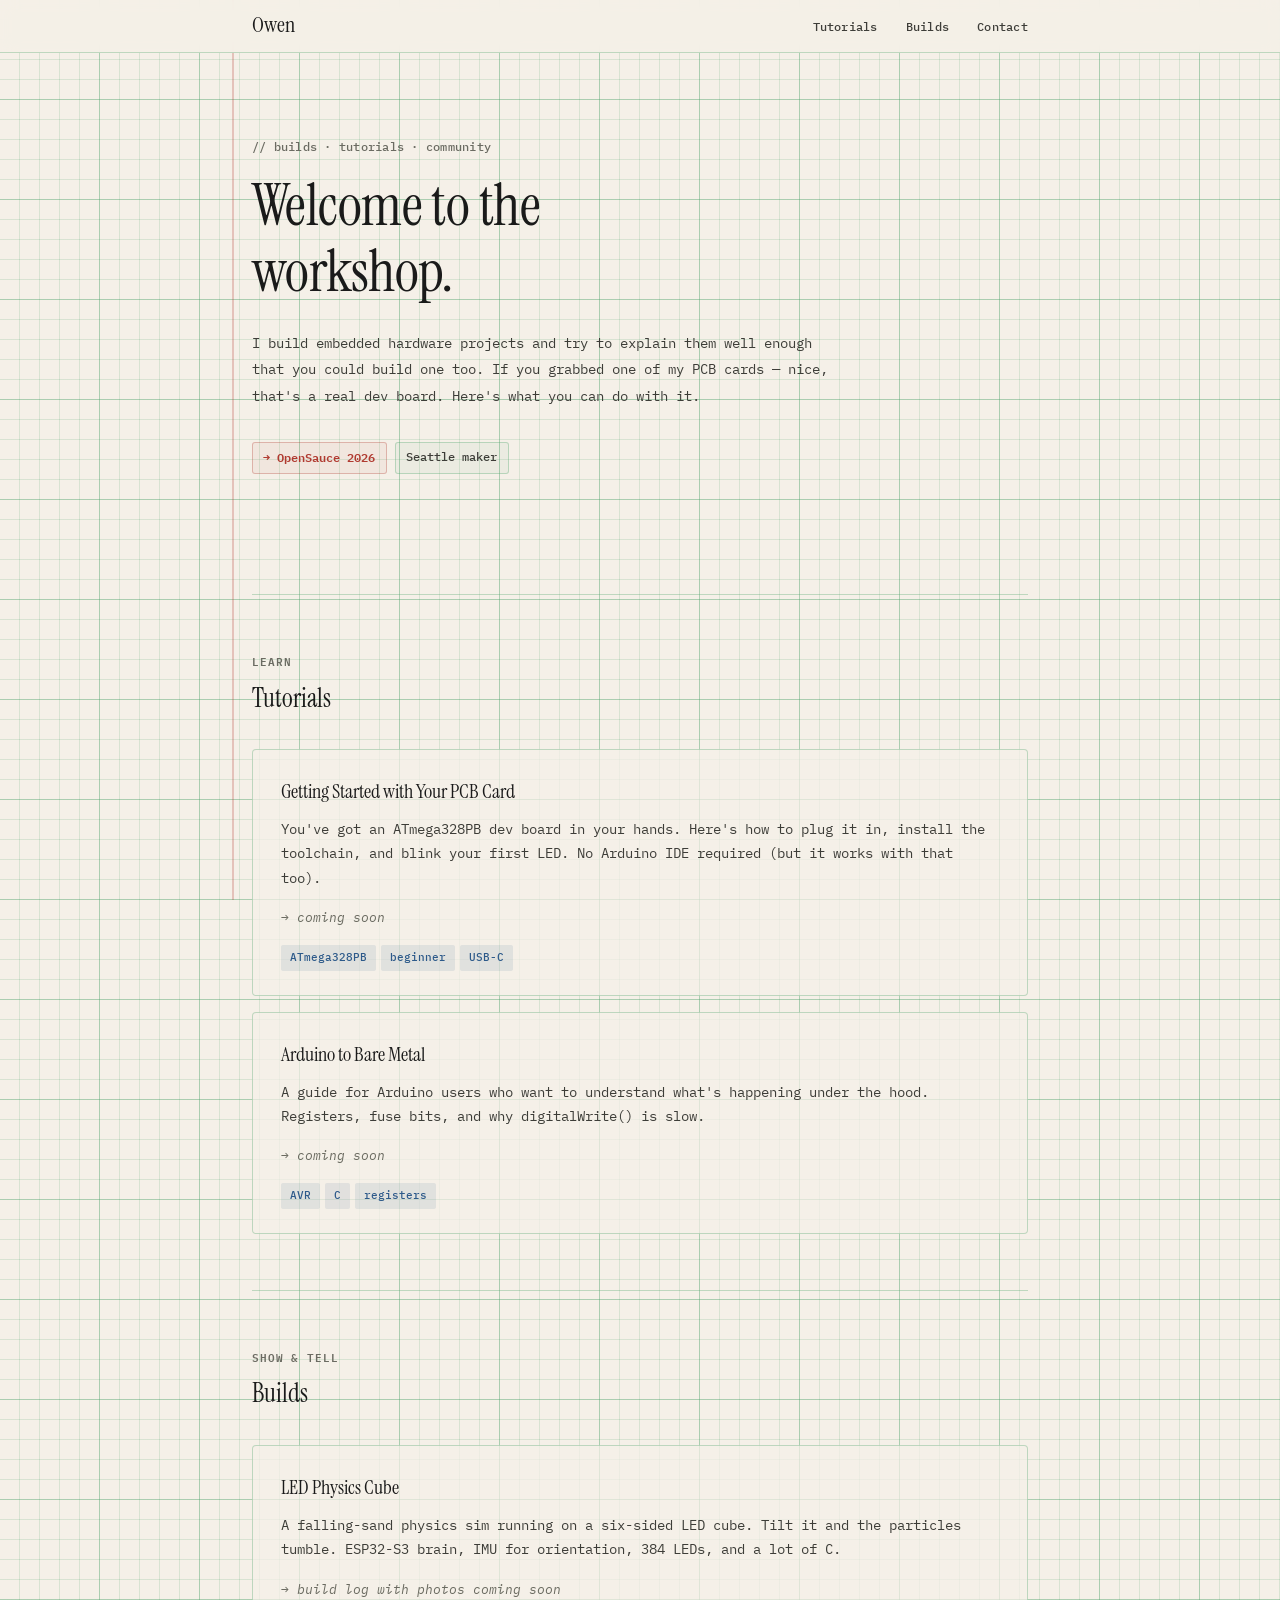
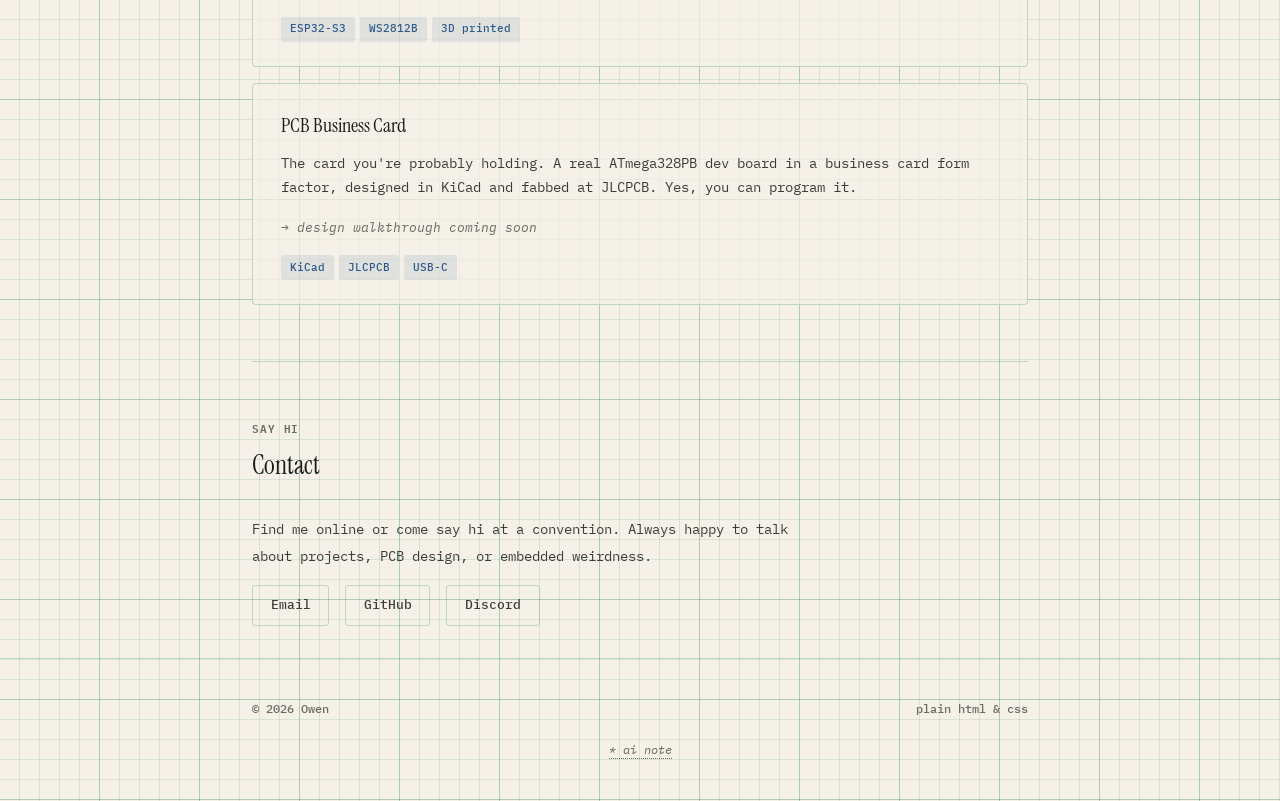
==== maker.html @ 1c2b5972 "Merge branch 'main' of https://github.com/Oachristensen/personal_portfolio_website" ====
<!DOCTYPE html>
<html lang="en">
<head>
  <meta charset="UTF-8">
  <meta name="viewport" content="width=device-width, initial-scale=1.0">
  <title>Owen — Maker Stuff</title>
  <meta name="description" content="Tutorials, build logs, and maker community links.">
  <link rel="stylesheet" href="style.css">
</head>
<body>

  <!-- Nav -->
  <header>
    <nav>
      <a href="/" class="nav-name">Owen</a>
      <ul class="nav-links">
        <li><a href="#tutorials">Tutorials</a></li>
        <li><a href="#builds">Builds</a></li>
        <li><a href="#contact">Contact</a></li>
      </ul>
    </nav>
  </header>

  <!-- Hero -->
  <section class="hero">
    <div class="container">
      <p class="hero-label">// builds · tutorials · community</p>
      <h1>Welcome to the<br>workshop.</h1>
      <p class="hero-intro">
        I build embedded hardware projects and try to explain them
        well enough that you could build one too. If you grabbed one
        of my PCB cards — nice, that's a real dev board. Here's what
        you can do with it.
      </p>
      <div class="status-bar">
        <span class="status-tag now">OpenSauce 2026</span>
        <span class="status-tag">Seattle maker</span>
      </div>
    </div>
  </section>

  <div class="container"><hr class="divider"></div>

  <!-- Tutorials -->
  <section id="tutorials">
    <div class="container">
      <p class="section-label">Learn</p>
      <h2>Tutorials</h2>

      <div class="projects-grid">

        <a href="#" class="project-card">
          <h3>Getting Started with Your PCB Card</h3>
          <p>
            You've got an ATmega328PB dev board in your hands. Here's
            how to plug it in, install the toolchain, and blink your
            first LED. No Arduino IDE required (but it works with that too).
          </p>
          <p class="note">→ coming soon</p>
          <div class="tech-stack">
            <span class="tech-tag">ATmega328PB</span>
            <span class="tech-tag">beginner</span>
            <span class="tech-tag">USB-C</span>
          </div>
        </a>

        <a href="#" class="project-card">
          <h3>Arduino to Bare Metal</h3>
          <p>
            A guide for Arduino users who want to understand what's
            happening under the hood. Registers, fuse bits, and why
            digitalWrite() is slow.
          </p>
          <p class="note">→ coming soon</p>
          <div class="tech-stack">
            <span class="tech-tag">AVR</span>
            <span class="tech-tag">C</span>
            <span class="tech-tag">registers</span>
          </div>
        </a>

      </div>
    </div>
  </section>

  <div class="container"><hr class="divider"></div>

  <!-- Builds -->
  <section id="builds">
    <div class="container">
      <p class="section-label">Show & Tell</p>
      <h2>Builds</h2>

      <div class="projects-grid">

        <a href="#" class="project-card">
          <h3>LED Physics Cube</h3>
          <p>
            A falling-sand physics sim running on a six-sided LED cube.
            Tilt it and the particles tumble. ESP32-S3 brain, IMU for
            orientation, 384 LEDs, and a lot of C.
          </p>
          <p class="note">→ build log with photos coming soon</p>
          <div class="tech-stack">
            <span class="tech-tag">ESP32-S3</span>
            <span class="tech-tag">WS2812B</span>
            <span class="tech-tag">3D printed</span>
          </div>
        </a>

        <a href="#" class="project-card">
          <h3>PCB Business Card</h3>
          <p>
            The card you're probably holding. A real ATmega328PB dev
            board in a business card form factor, designed in KiCad
            and fabbed at JLCPCB. Yes, you can program it.
          </p>
          <p class="note">→ design walkthrough coming soon</p>
          <div class="tech-stack">
            <span class="tech-tag">KiCad</span>
            <span class="tech-tag">JLCPCB</span>
            <span class="tech-tag">USB-C</span>
          </div>
        </a>

      </div>
    </div>
  </section>

  <div class="container"><hr class="divider"></div>

  <!-- Contact -->
  <section id="contact">
    <div class="container">
      <p class="section-label">Say hi</p>
      <h2>Contact</h2>
      <p class="hero-intro" style="margin-bottom: 1rem;">
        Find me online or come say hi at a convention. Always happy
        to talk about projects, PCB design, or embedded weirdness.
      </p>
      <div class="contact-links">
        <a href="mailto:your@email.com">Email</a>
        <a href="https://github.com/" target="_blank" rel="noopener">GitHub</a>
        <a href="#" target="_blank" rel="noopener">Discord</a>
      </div>
    </div>
  </section>

  <footer>
    <div class="container">
      <div class="footer-inner">
        <p>&copy; 2026 Owen</p>
        <p>plain html & css</p>
      </div>
      <div style="text-align:center; margin-top:1rem;">
        <span class="ai-note">
          <span class="ai-note-trigger">* ai note</span>
          <span class="ai-note-body"><!-- TODO: fill in your disclaimer, e.g. "Some sections of this site were drafted with AI assistance and reviewed/edited by me." --></span>
        </span>
      </div>
    </div>
  </footer>

</body>
</html>
---- style.css ----
/* =========================================
   Owen's Portfolio — Engineering Notebook
   ========================================= */

@import url('https://fonts.googleapis.com/css2?family=IBM+Plex+Mono:ital,wght@0,400;0,500;0,600;0,700;1,400&family=Instrument+Serif&display=swap');

/* --- Tokens --- */
:root {
  --paper:      #f5f0e8;
  --paper-dark: #ece6da;
  --grid-line:  rgba(86, 166, 112, 0.18);
  --grid-heavy: rgba(86, 166, 112, 0.35);
  --ink:        #1a1a1a;
  --ink-mid:    #3d3d38;
  --ink-light:  #6b6b62;
  --red-ink:    #b03a30;
  --blue-ink:   #2d5a8a;
  --pencil:     #6a6a60;
  --highlight:  rgba(255, 230, 100, 0.4);
  --mono:       'IBM Plex Mono', monospace;
  --serif:      'Instrument Serif', Georgia, serif;
  --grid-sm:    20px;
  --grid-lg:    100px;
}

/* --- Reset & Base --- */
*, *::before, *::after { box-sizing: border-box; margin: 0; padding: 0; }

html {
  font-size: 16px;
  scroll-behavior: smooth;
  -webkit-font-smoothing: antialiased;
}

body {
  font-family: var(--mono);
  font-size: 0.9rem;
  font-weight: 400;
  background: var(--paper);
  color: var(--ink);
  line-height: 1.75;
  overflow-x: hidden;

  /* Engineering paper grid */
  background-image:
    linear-gradient(var(--grid-heavy) 1px, transparent 1px),
    linear-gradient(90deg, var(--grid-heavy) 1px, transparent 1px),
    linear-gradient(var(--grid-line) 1px, transparent 1px),
    linear-gradient(90deg, var(--grid-line) 1px, transparent 1px);
  background-size:
    var(--grid-lg) var(--grid-lg),
    var(--grid-lg) var(--grid-lg),
    var(--grid-sm) var(--grid-sm),
    var(--grid-sm) var(--grid-sm);
  background-position: -1px -1px;
}

a {
  color: var(--blue-ink);
  text-decoration: none;
  font-weight: 500;
  transition: color 0.2s;
}
a:hover { color: var(--red-ink); }

/* --- Layout --- */
.container {
  max-width: 840px;
  margin: 0 auto;
  padding: 0 2rem;
}

/* --- Margin line (left red rule) --- */
body::before {
  content: '';
  position: fixed;
  top: 0;
  bottom: 0;
  left: calc((100vw - 840px) / 2 + 2rem - 20px);
  width: 2px;
  background: rgba(176, 58, 48, 0.25);
  z-index: 10;
  pointer-events: none;
}

@media (max-width: 900px) {
  body::before { left: 12px; }
}

/* --- Header / Nav --- */
header {
  position: fixed;
  top: 0;
  left: 0;
  right: 0;
  z-index: 100;
  background: rgba(245, 240, 232, 0.92);
  backdrop-filter: blur(8px);
  -webkit-backdrop-filter: blur(8px);
  border-bottom: 1px solid var(--grid-heavy);
}

nav {
  max-width: 840px;
  margin: 0 auto;
  padding: 0 2rem;
  height: 52px;
  display: flex;
  align-items: center;
  justify-content: space-between;
}

.nav-name {
  font-family: var(--serif);
  font-size: 1.35rem;
  color: var(--ink);
  font-weight: 400;
}

.nav-links {
  display: flex;
  gap: 1.75rem;
  list-style: none;
}

.nav-links a {
  font-family: var(--mono);
  font-size: 0.78rem;
  font-weight: 500;
  color: var(--ink-mid);
  letter-spacing: 0.02em;
}
.nav-links a:hover { color: var(--red-ink); }


/* =========================================
   Landing / Fork Page
   ========================================= */

.landing {
  min-height: 100vh;
  display: flex;
  align-items: center;
  justify-content: center;
  padding: 2rem;
}

.landing-card {
  max-width: 520px;
  width: 100%;
  text-align: center;
}

.landing-card h1 {
  font-family: var(--serif);
  font-size: 2.8rem;
  font-weight: 400;
  color: var(--ink);
  margin-bottom: 0.5rem;
}

.landing-card .tagline {
  font-size: 0.85rem;
  color: var(--ink-mid);
  margin-bottom: 3rem;
}

.landing-paths {
  display: grid;
  grid-template-columns: 1fr 1fr;
  gap: 1rem;
  margin-bottom: 2.5rem;
}

.landing-path {
  display: flex;
  flex-direction: column;
  align-items: center;
  padding: 2rem 1.5rem;
  border: 2px solid var(--grid-heavy);
  border-radius: 6px;
  background: rgba(245, 240, 232, 0.6);
  color: inherit;
  font-weight: 400;
  transition: all 0.25s;
  cursor: pointer;
}

.landing-path:hover {
  border-color: rgba(86, 166, 112, 0.6);
  background: rgba(255, 230, 100, 0.12);
  transform: translateY(-2px);
}

.landing-path .path-icon {
  font-size: 1.6rem;
  margin-bottom: 0.75rem;
  line-height: 1;
}

.landing-path h2 {
  font-family: var(--serif);
  font-size: 1.25rem;
  font-weight: 400;
  margin-bottom: 0.35rem;
  color: var(--ink);
}

.landing-path p {
  font-size: 0.76rem;
  color: var(--ink-mid);
  line-height: 1.6;
}

.landing-path .path-arrow {
  margin-top: 1rem;
  font-size: 0.78rem;
  color: var(--blue-ink);
  font-weight: 500;
}

.landing-footer {
  font-size: 0.72rem;
  color: var(--ink-light);
}

.landing-footer a {
  color: var(--ink-light);
  font-weight: 400;
  text-decoration: underline;
  text-decoration-color: rgba(107, 107, 98, 0.3);
  text-underline-offset: 2px;
}
.landing-footer a:hover { color: var(--red-ink); }

@media (max-width: 480px) {
  .landing-paths { grid-template-columns: 1fr; }
  .landing-card h1 { font-size: 2.2rem; }
}


/* =========================================
   Content Pages (shared)
   ========================================= */

/* --- Hero --- */
.hero {
  padding: 8.5rem 0 4rem;
}

.hero-label {
  font-size: 0.76rem;
  color: var(--ink-light);
  font-weight: 500;
  margin-bottom: 1rem;
  letter-spacing: 0.02em;
}

.hero h1 {
  font-family: var(--serif);
  font-size: clamp(2.4rem, 5.5vw, 3.6rem);
  font-weight: 400;
  line-height: 1.15;
  color: var(--ink);
  margin-bottom: 1.5rem;
  letter-spacing: -0.01em;
}

.hero-intro {
  font-size: 0.9rem;
  color: var(--ink-mid);
  max-width: 580px;
  line-height: 1.85;
}

.hero-intro strong {
  color: var(--ink);
  font-weight: 600;
}

/* Highlight marker effect */
.marker {
  background: var(--highlight);
  padding: 0 3px;
  margin: 0 -3px;
}

/* --- Status tags --- */
.status-bar {
  margin-top: 2rem;
  display: flex;
  flex-wrap: wrap;
  gap: 0.5rem;
}

.status-tag {
  font-size: 0.74rem;
  font-weight: 500;
  padding: 0.3rem 0.65rem;
  border: 1px solid rgba(86, 166, 112, 0.35);
  border-radius: 3px;
  color: var(--ink-mid);
  background: rgba(86, 166, 112, 0.06);
}

.status-tag.now {
  color: var(--red-ink);
  font-weight: 600;
  border-color: rgba(176, 58, 48, 0.3);
  background: rgba(176, 58, 48, 0.05);
}

.status-tag.now::before {
  content: '→ ';
}

/* --- Divider --- */
.divider {
  border: none;
  border-top: 1px solid var(--grid-heavy);
  margin: 3.5rem 0;
}

/* --- Section headers --- */
.section-label {
  font-size: 0.7rem;
  font-weight: 600;
  letter-spacing: 0.08em;
  text-transform: uppercase;
  color: var(--ink-light);
  margin-bottom: 0.25rem;
}

section h2 {
  font-family: var(--serif);
  font-size: 1.65rem;
  font-weight: 400;
  margin-bottom: 1.75rem;
  color: var(--ink);
}

/* --- Project Cards --- */
.projects-grid {
  display: grid;
  grid-template-columns: 1fr;
  gap: 1rem;
}

.project-card {
  background: rgba(245, 240, 232, 0.7);
  border: 1.5px solid var(--grid-heavy);
  border-radius: 4px;
  padding: 1.5rem 1.75rem;
  display: block;
  color: inherit;
  font-weight: 400;
  transition: background 0.2s, border-color 0.2s;
  position: relative;
}

.project-card:hover {
  background: rgba(255, 230, 100, 0.1);
  border-color: rgba(86, 166, 112, 0.55);
}

.project-card h3 {
  font-family: var(--serif);
  font-size: 1.25rem;
  font-weight: 400;
  margin-bottom: 0.5rem;
}

.project-card p {
  font-size: 0.85rem;
  color: var(--ink-mid);
  margin-bottom: 1rem;
  line-height: 1.8;
}

.project-card .note {
  font-style: italic;
  color: var(--pencil);
  font-size: 0.8rem;
  font-weight: 400;
}

.tech-stack {
  display: flex;
  flex-wrap: wrap;
  gap: 0.35rem;
}

.tech-tag {
  font-size: 0.7rem;
  font-weight: 500;
  padding: 0.18rem 0.55rem;
  background: rgba(45, 90, 138, 0.1);
  color: var(--blue-ink);
  border-radius: 2px;
}

/* --- Background Grid --- */
.background-grid {
  display: grid;
  grid-template-columns: 1fr 1fr;
  gap: 1rem;
}

.bg-card {
  padding: 1.25rem 1.5rem;
  border-left: 2.5px solid rgba(176, 58, 48, 0.25);
}

.bg-card h3 {
  font-family: var(--serif);
  font-size: 1.1rem;
  font-weight: 400;
  margin-bottom: 0.25rem;
}

.bg-card .sub {
  font-size: 0.76rem;
  font-weight: 500;
  color: var(--ink-light);
  margin-bottom: 0.4rem;
}

.bg-card p {
  font-size: 0.85rem;
  color: var(--ink-mid);
  line-height: 1.75;
}

/* --- Contact --- */
.contact-links {
  display: flex;
  gap: 1rem;
  margin-top: 1rem;
}

.contact-links a {
  font-size: 0.82rem;
  font-weight: 500;
  padding: 0.5rem 1.1rem;
  border: 1.5px solid var(--grid-heavy);
  border-radius: 3px;
  color: var(--ink-mid);
  transition: all 0.2s;
}

.contact-links a:hover {
  color: var(--blue-ink);
  border-color: var(--blue-ink);
}

/* --- AI Disclaimer Note --- */
.ai-note {
  display: inline-block;
  position: relative;
  font-size: 0.72rem;
  color: var(--pencil);
  cursor: default;
}

.ai-note-trigger {
  font-style: italic;
  border-bottom: 1px dotted var(--pencil);
  padding-bottom: 1px;
}

.ai-note-body {
  max-height: 0;
  overflow: hidden;
  opacity: 0;
  transition: max-height 0.3s ease, opacity 0.25s ease;
  position: absolute;
  bottom: calc(100% + 6px);
  left: 50%;
  transform: translateX(-50%);
  width: 280px;
  background: var(--paper-dark);
  border: 1px solid var(--grid-heavy);
  border-radius: 4px;
  padding: 0 0.75rem;
  text-align: left;
  line-height: 1.6;
  font-style: normal;
  z-index: 50;
  pointer-events: none;
}

.ai-note:hover .ai-note-body {
  max-height: 200px;
  opacity: 1;
  padding: 0.6rem 0.75rem;
}

/* --- Footer --- */
footer {
  padding: 2.5rem 0;
  margin-top: 2rem;
  border-top: 1px solid var(--grid-heavy);
}

.footer-inner {
  display: flex;
  justify-content: space-between;
  align-items: center;
}

.footer-inner p {
  font-size: 0.74rem;
  color: var(--ink-light);
  font-weight: 500;
}

/* --- Responsive --- */
@media (max-width: 640px) {
  .hero { padding: 7rem 0 3rem; }
  .background-grid { grid-template-columns: 1fr; }
  .nav-links { gap: 1rem; }
  .contact-links { flex-direction: column; }
  .contact-links a { text-align: center; }
  .footer-inner { flex-direction: column; gap: 0.5rem; }
}
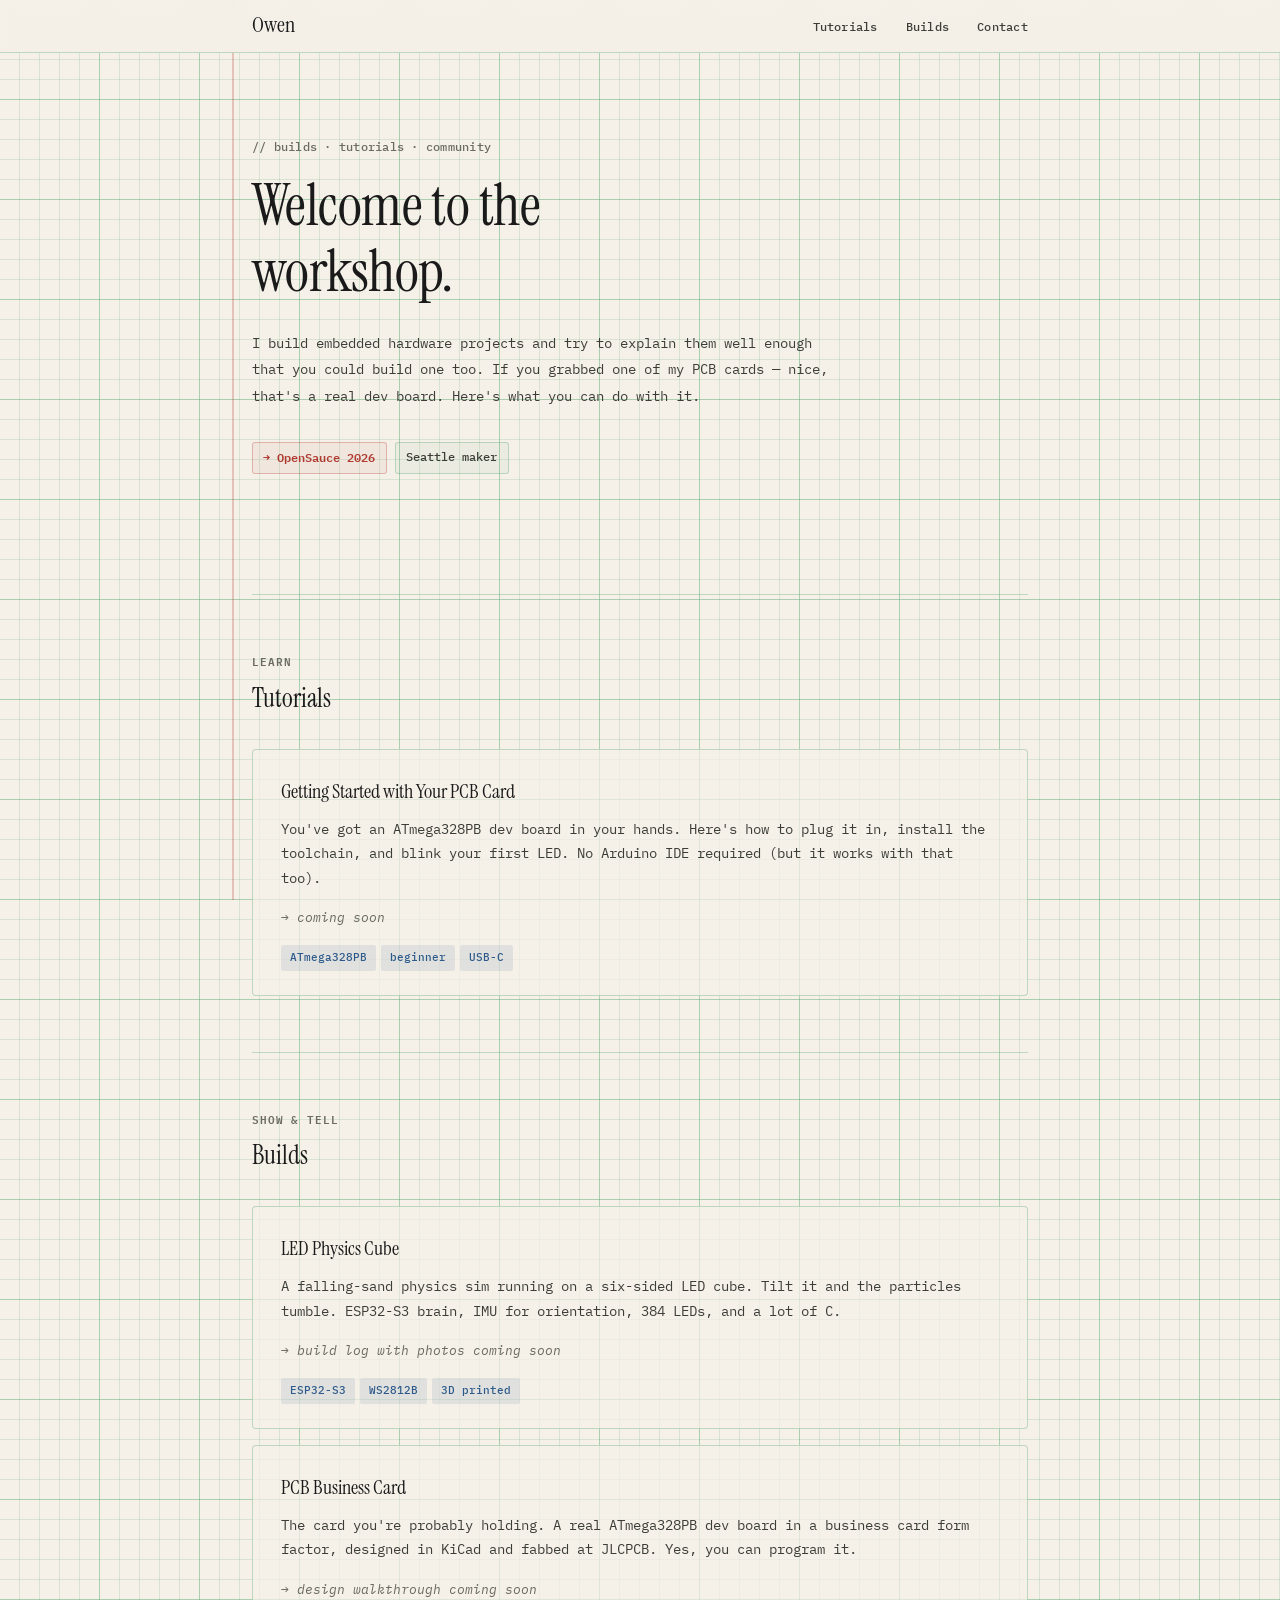
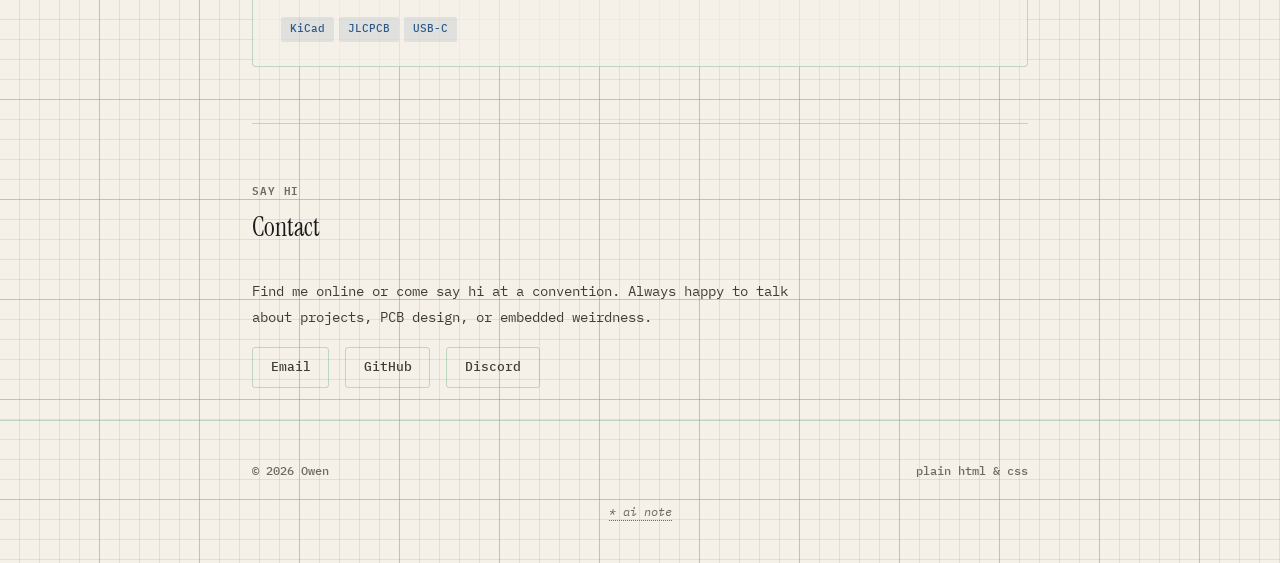
==== commit 901cc698: "Add maker project pages and fix build card links - Link PCB Business Card build card to new pcb-busi" ====
--- a/maker.html
+++ b/maker.html
@@ -1,5 +1,6 @@
 <!DOCTYPE html>
 <html lang="en">
+
 <head>
   <meta charset="UTF-8">
   <meta name="viewport" content="width=device-width, initial-scale=1.0">
@@ -7,6 +8,7 @@
   <meta name="description" content="Tutorials, build logs, and maker community links.">
   <link rel="stylesheet" href="style.css">
 </head>
+
 <body>
 
   <!-- Nav -->
@@ -39,7 +41,9 @@
     </div>
   </section>
 
-  <div class="container"><hr class="divider"></div>
+  <div class="container">
+    <hr class="divider">
+  </div>
 
   <!-- Tutorials -->
   <section id="tutorials">
@@ -49,7 +53,7 @@
 
       <div class="projects-grid">
 
-        <a href="#" class="project-card">
+        <a href="projects/getting-started-pcb-card.html" class="project-card">
           <h3>Getting Started with Your PCB Card</h3>
           <p>
             You've got an ATmega328PB dev board in your hands. Here's
@@ -64,26 +68,13 @@
           </div>
         </a>
 
-        <a href="#" class="project-card">
-          <h3>Arduino to Bare Metal</h3>
-          <p>
-            A guide for Arduino users who want to understand what's
-            happening under the hood. Registers, fuse bits, and why
-            digitalWrite() is slow.
-          </p>
-          <p class="note">→ coming soon</p>
-          <div class="tech-stack">
-            <span class="tech-tag">AVR</span>
-            <span class="tech-tag">C</span>
-            <span class="tech-tag">registers</span>
-          </div>
-        </a>
-
       </div>
     </div>
   </section>
 
-  <div class="container"><hr class="divider"></div>
+  <div class="container">
+    <hr class="divider">
+  </div>
 
   <!-- Builds -->
   <section id="builds">
@@ -93,7 +84,7 @@
 
       <div class="projects-grid">
 
-        <a href="#" class="project-card">
+        <a href="projects/gravity-cube-build.html" class="project-card">
           <h3>LED Physics Cube</h3>
           <p>
             A falling-sand physics sim running on a six-sided LED cube.
@@ -108,7 +99,7 @@
           </div>
         </a>
 
-        <a href="#" class="project-card">
+        <a href="projects/pcb-business-card-build.html" class="project-card">
           <h3>PCB Business Card</h3>
           <p>
             The card you're probably holding. A real ATmega328PB dev
@@ -127,7 +118,9 @@
     </div>
   </section>
 
-  <div class="container"><hr class="divider"></div>
+  <div class="container">
+    <hr class="divider">
+  </div>
 
   <!-- Contact -->
   <section id="contact">
@@ -155,11 +148,14 @@
       <div style="text-align:center; margin-top:1rem;">
         <span class="ai-note">
           <span class="ai-note-trigger">* ai note</span>
-          <span class="ai-note-body"><!-- TODO: fill in your disclaimer, e.g. "Some sections of this site were drafted with AI assistance and reviewed/edited by me." --></span>
+          <span class="ai-note-body">The HTML and CSS for this website were created with the help of AI,
+            I am not a frontend developer and wanted to experiment with Claude code.
+            All design decisions and written content are mine</span>
         </span>
       </div>
     </div>
   </footer>
 
 </body>
-</html>
+
+</html>
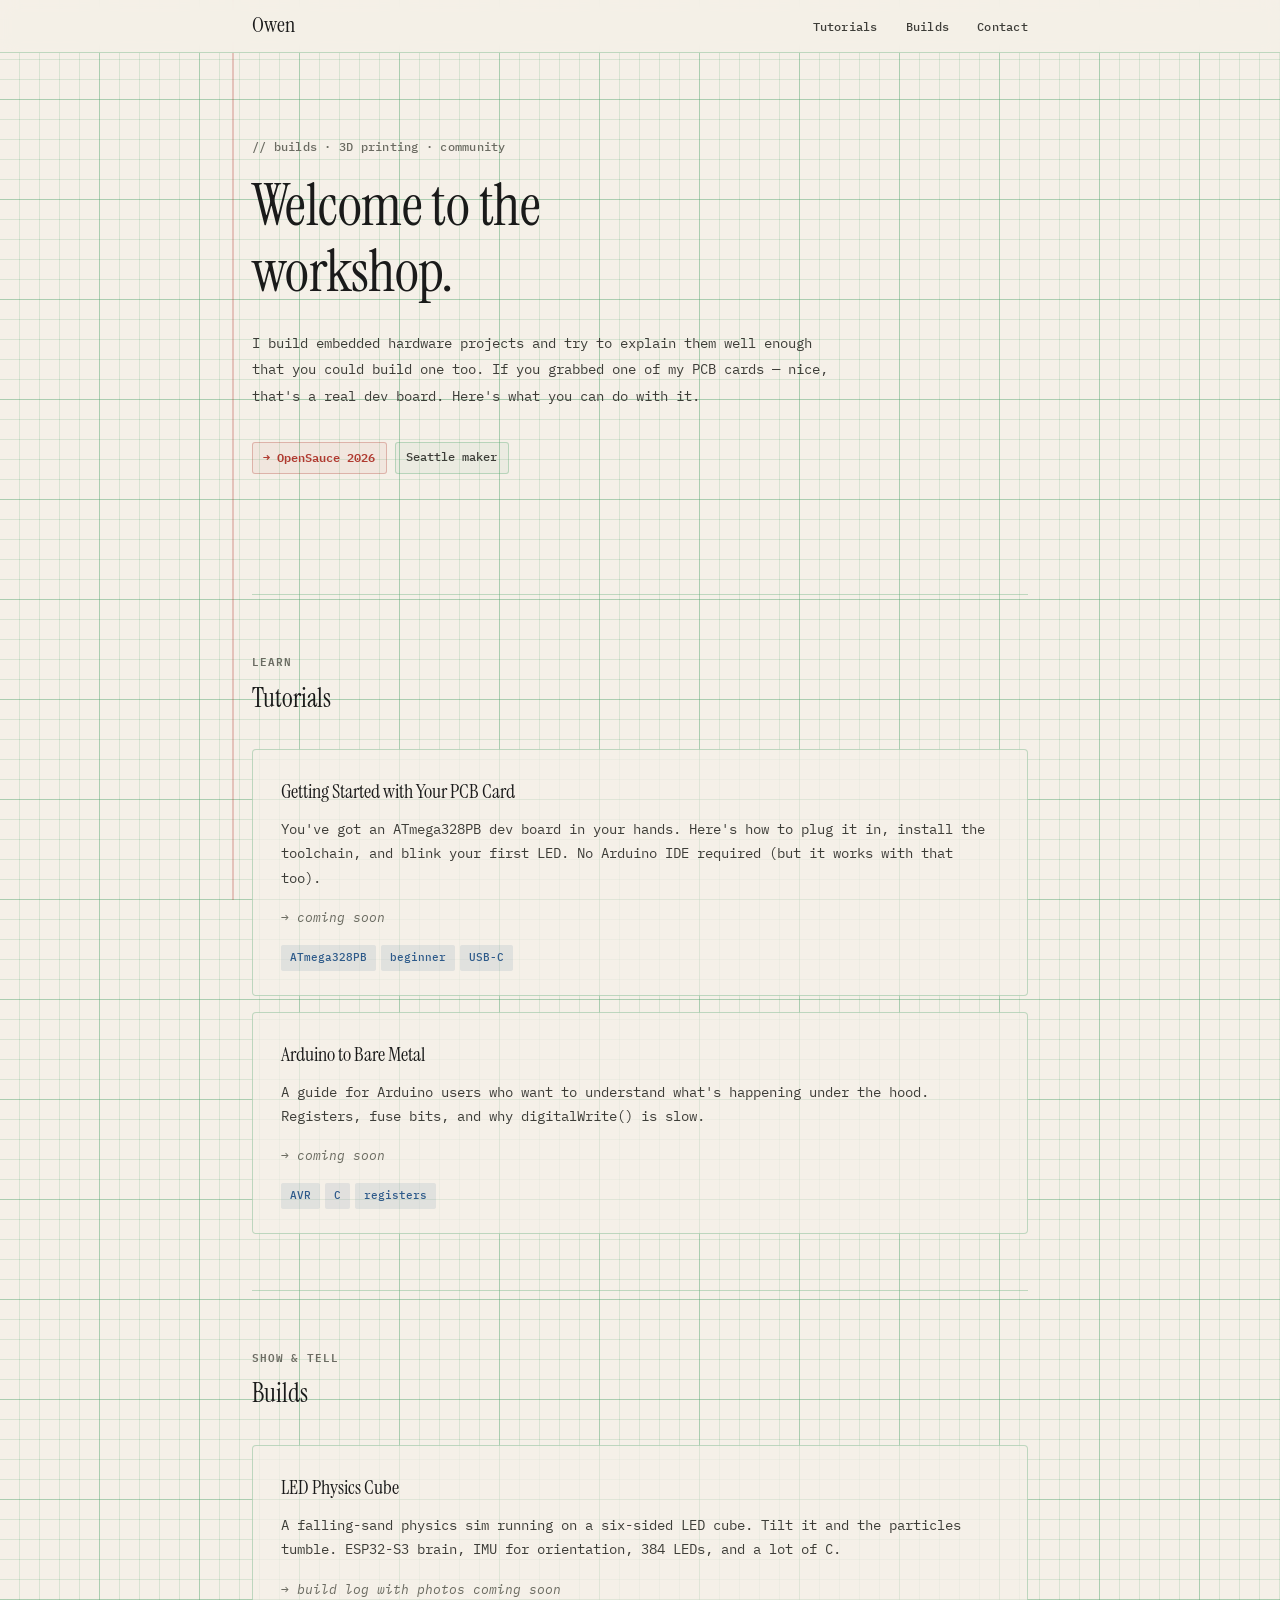
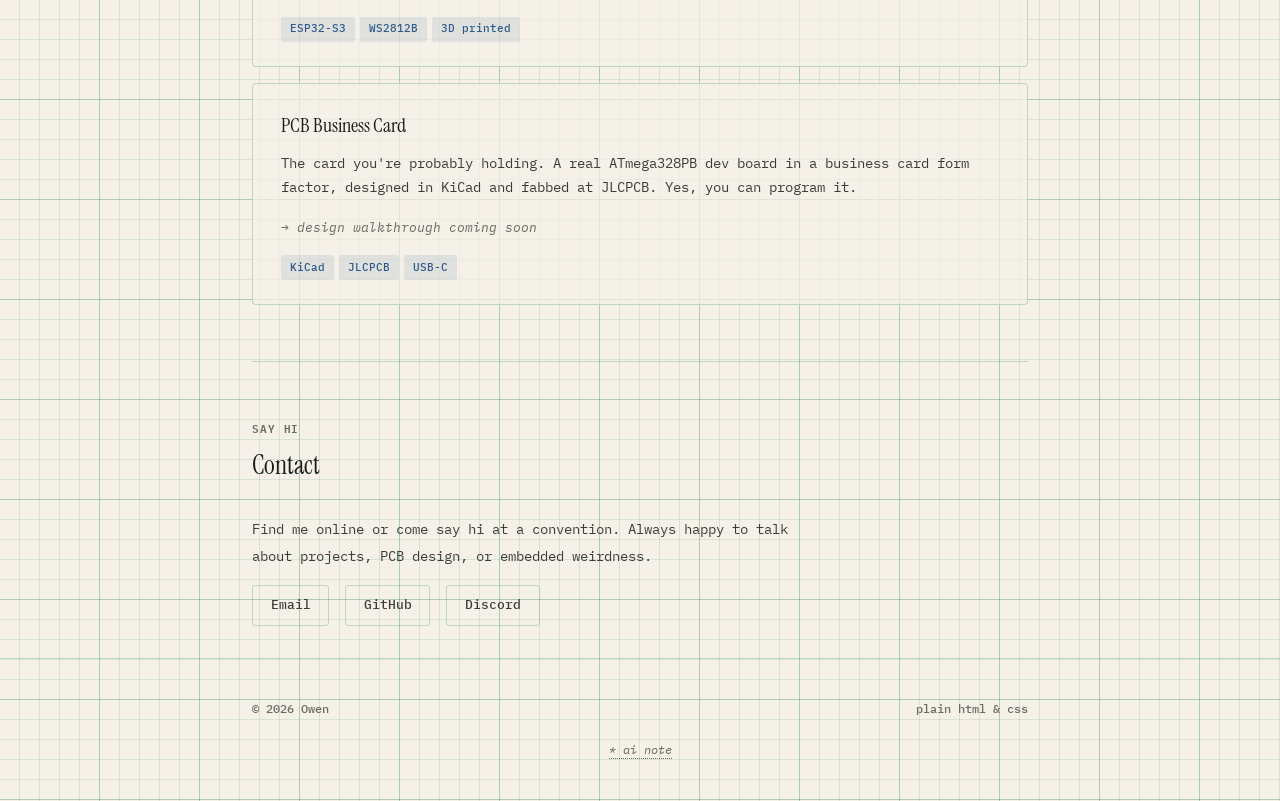
==== commit 5c75ecbd: "commit changes before merge" ====
--- a/maker.html
+++ b/maker.html
@@ -26,7 +26,7 @@
   <!-- Hero -->
   <section class="hero">
     <div class="container">
-      <p class="hero-label">// builds · tutorials · community</p>
+      <p class="hero-label">// builds · 3D printing · community</p>
       <h1>Welcome to the<br>workshop.</h1>
       <p class="hero-intro">
         I build embedded hardware projects and try to explain them
@@ -53,7 +53,7 @@
 
       <div class="projects-grid">
 
-        <a href="projects/getting-started-pcb-card.html" class="project-card">
+        <a href="#" class="project-card">
           <h3>Getting Started with Your PCB Card</h3>
           <p>
             You've got an ATmega328PB dev board in your hands. Here's
@@ -65,6 +65,21 @@
             <span class="tech-tag">ATmega328PB</span>
             <span class="tech-tag">beginner</span>
             <span class="tech-tag">USB-C</span>
+          </div>
+        </a>
+
+        <a href="#" class="project-card">
+          <h3>Arduino to Bare Metal</h3>
+          <p>
+            A guide for Arduino users who want to understand what's
+            happening under the hood. Registers, fuse bits, and why
+            digitalWrite() is slow.
+          </p>
+          <p class="note">→ coming soon</p>
+          <div class="tech-stack">
+            <span class="tech-tag">AVR</span>
+            <span class="tech-tag">C</span>
+            <span class="tech-tag">registers</span>
           </div>
         </a>
 
@@ -84,7 +99,7 @@
 
       <div class="projects-grid">
 
-        <a href="projects/gravity-cube-build.html" class="project-card">
+        <a href="#" class="project-card">
           <h3>LED Physics Cube</h3>
           <p>
             A falling-sand physics sim running on a six-sided LED cube.
@@ -99,7 +114,7 @@
           </div>
         </a>
 
-        <a href="projects/pcb-business-card-build.html" class="project-card">
+        <a href="#" class="project-card">
           <h3>PCB Business Card</h3>
           <p>
             The card you're probably holding. A real ATmega328PB dev
@@ -148,7 +163,8 @@
       <div style="text-align:center; margin-top:1rem;">
         <span class="ai-note">
           <span class="ai-note-trigger">* ai note</span>
-          <span class="ai-note-body">The HTML and CSS for this website were created with the help of AI,
+          <span class="ai-note-body">
+            The HTML and CSS for this website were created with the help of AI,
             I am not a frontend developer and wanted to experiment with Claude code.
             All design decisions and written content are mine</span>
         </span>
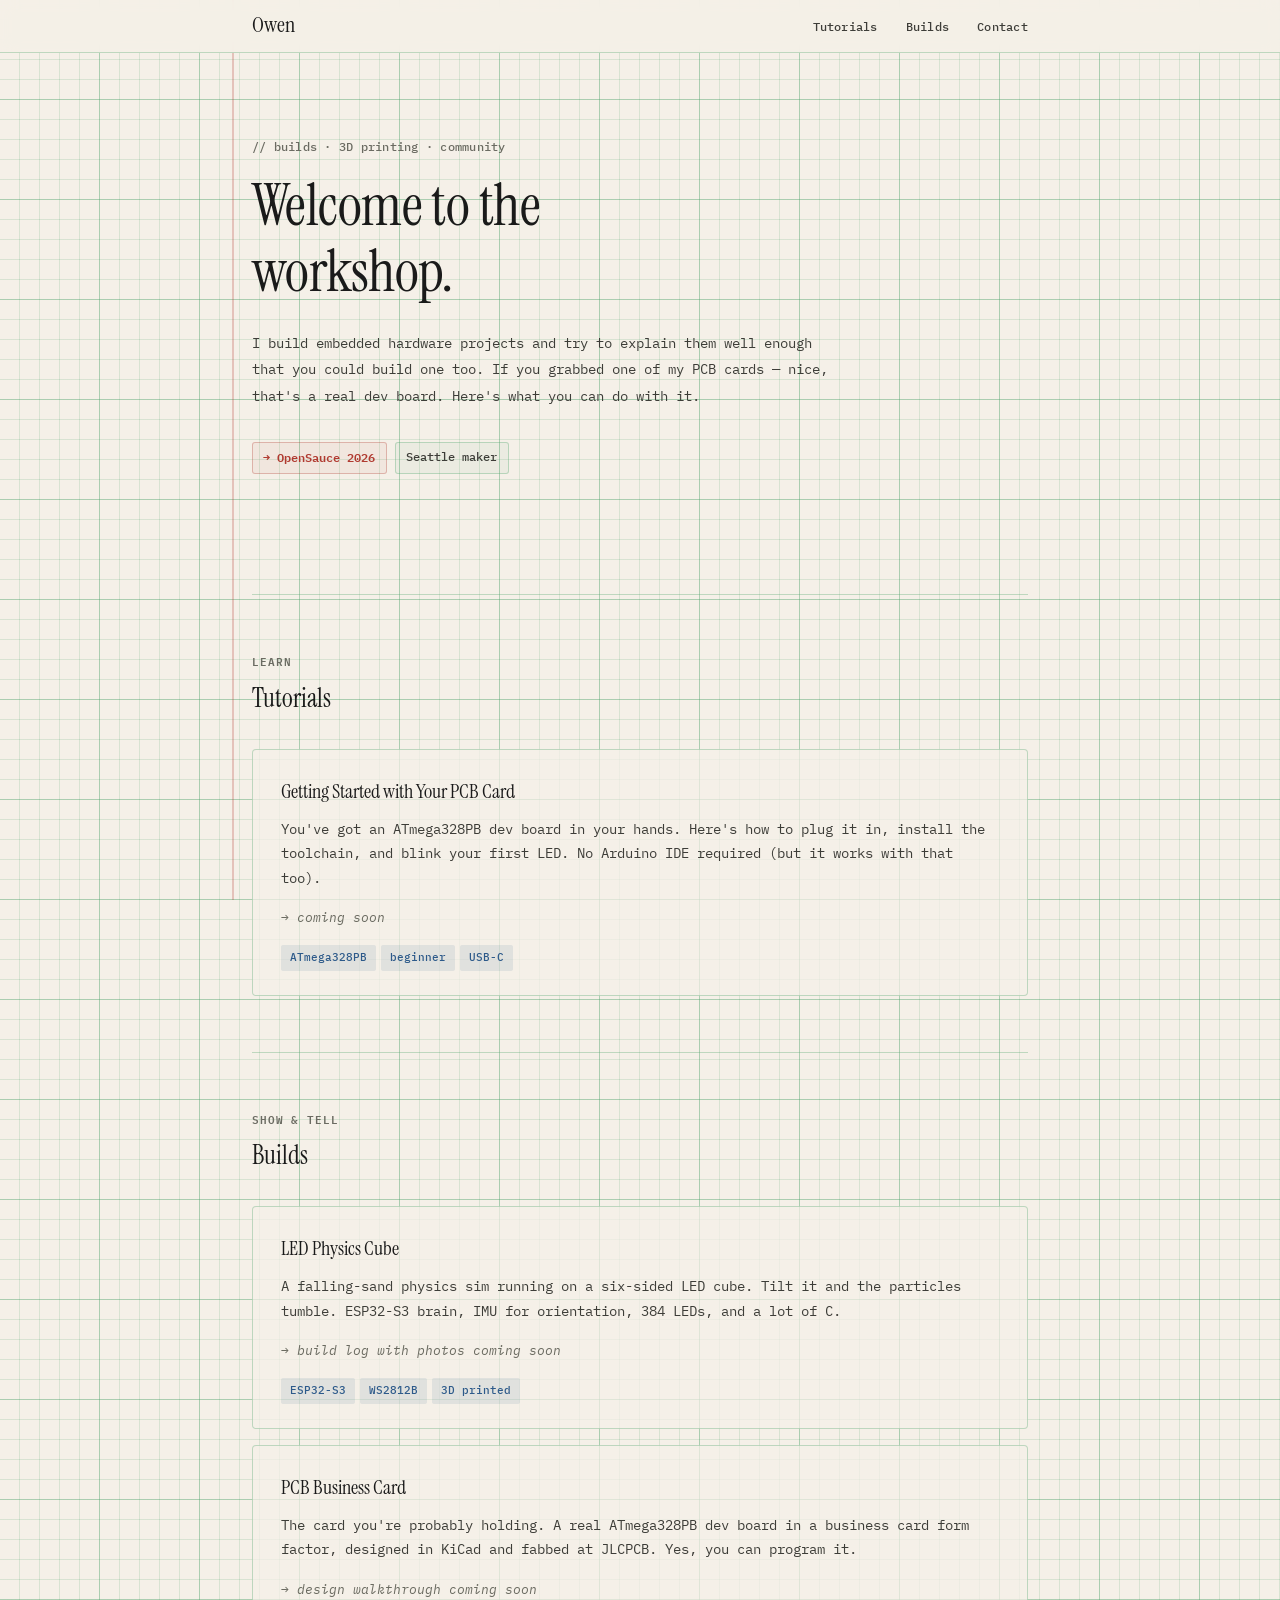
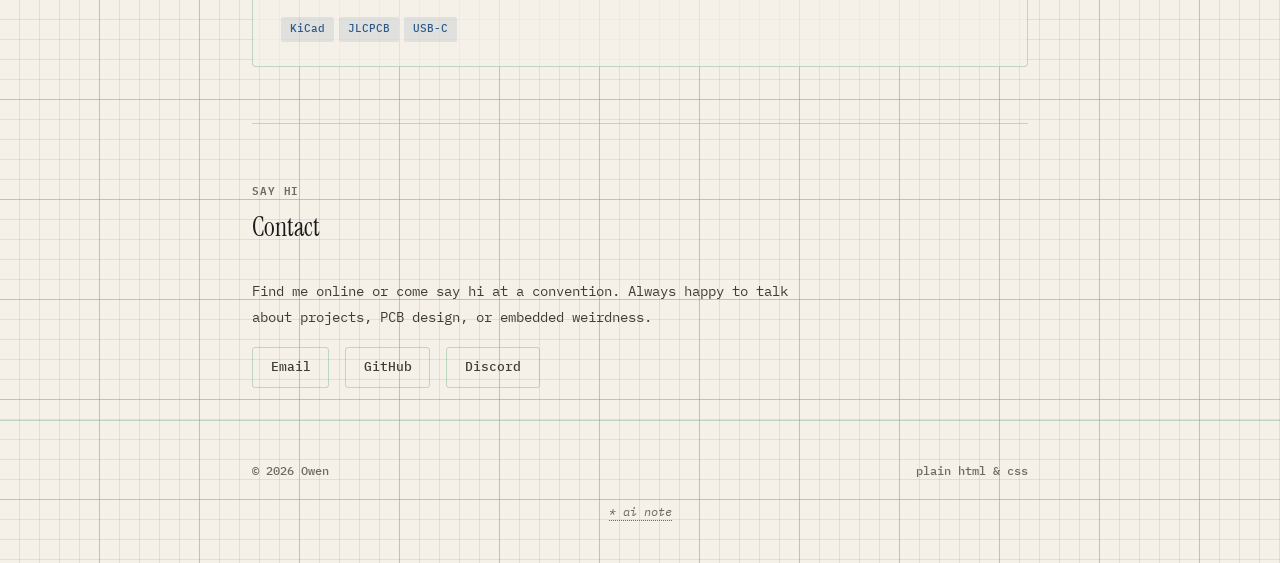
==== commit 2ba1adaa: "Merge branch 'main' of https://github.com/Oachristensen/personal_portfolio_website" ====
--- a/maker.html
+++ b/maker.html
@@ -53,7 +53,7 @@
 
       <div class="projects-grid">
 
-        <a href="#" class="project-card">
+        <a href="projects/getting-started-pcb-card.html" class="project-card">
           <h3>Getting Started with Your PCB Card</h3>
           <p>
             You've got an ATmega328PB dev board in your hands. Here's
@@ -65,21 +65,6 @@
             <span class="tech-tag">ATmega328PB</span>
             <span class="tech-tag">beginner</span>
             <span class="tech-tag">USB-C</span>
-          </div>
-        </a>
-
-        <a href="#" class="project-card">
-          <h3>Arduino to Bare Metal</h3>
-          <p>
-            A guide for Arduino users who want to understand what's
-            happening under the hood. Registers, fuse bits, and why
-            digitalWrite() is slow.
-          </p>
-          <p class="note">→ coming soon</p>
-          <div class="tech-stack">
-            <span class="tech-tag">AVR</span>
-            <span class="tech-tag">C</span>
-            <span class="tech-tag">registers</span>
           </div>
         </a>
 
@@ -99,7 +84,7 @@
 
       <div class="projects-grid">
 
-        <a href="#" class="project-card">
+        <a href="projects/gravity-cube-build.html" class="project-card">
           <h3>LED Physics Cube</h3>
           <p>
             A falling-sand physics sim running on a six-sided LED cube.
@@ -114,7 +99,7 @@
           </div>
         </a>
 
-        <a href="#" class="project-card">
+        <a href="projects/pcb-business-card-build.html" class="project-card">
           <h3>PCB Business Card</h3>
           <p>
             The card you're probably holding. A real ATmega328PB dev
@@ -163,8 +148,7 @@
       <div style="text-align:center; margin-top:1rem;">
         <span class="ai-note">
           <span class="ai-note-trigger">* ai note</span>
-          <span class="ai-note-body">
-            The HTML and CSS for this website were created with the help of AI,
+          <span class="ai-note-body">The HTML and CSS for this website were created with the help of AI,
             I am not a frontend developer and wanted to experiment with Claude code.
             All design decisions and written content are mine</span>
         </span>
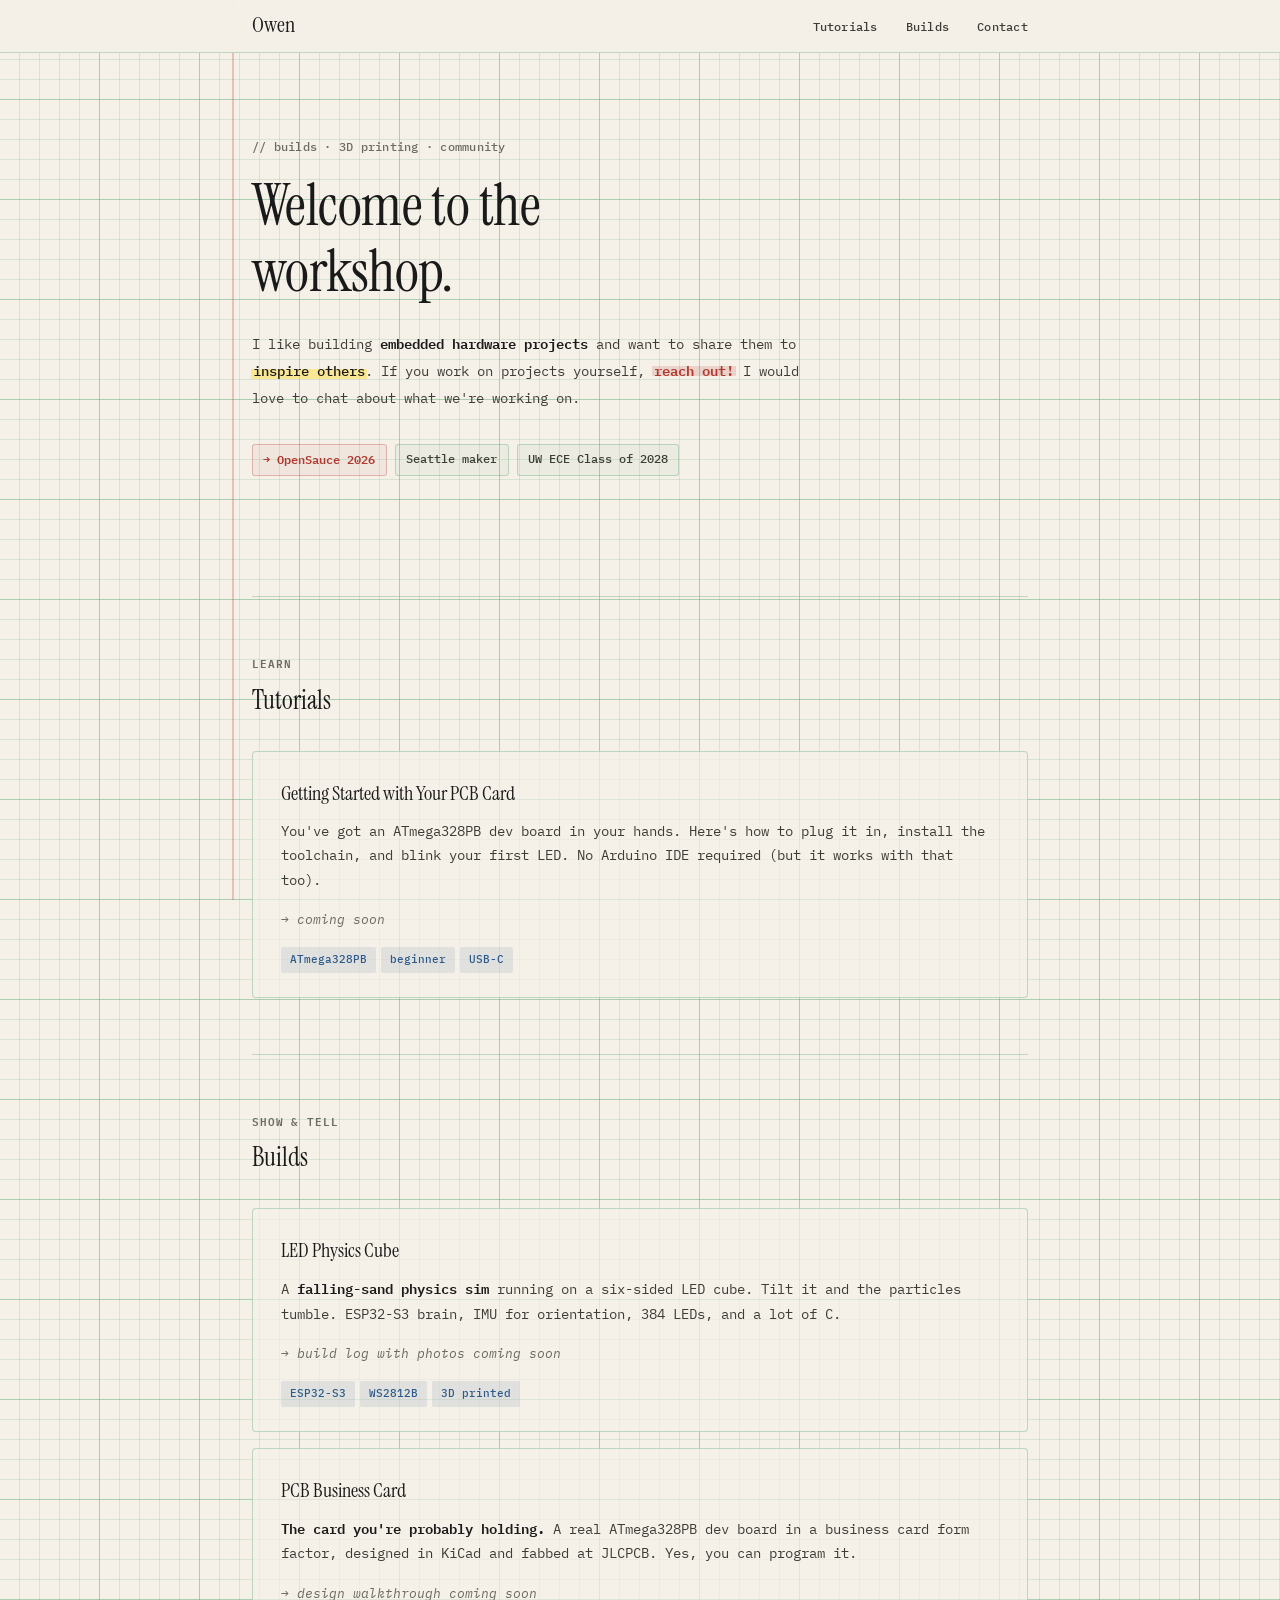
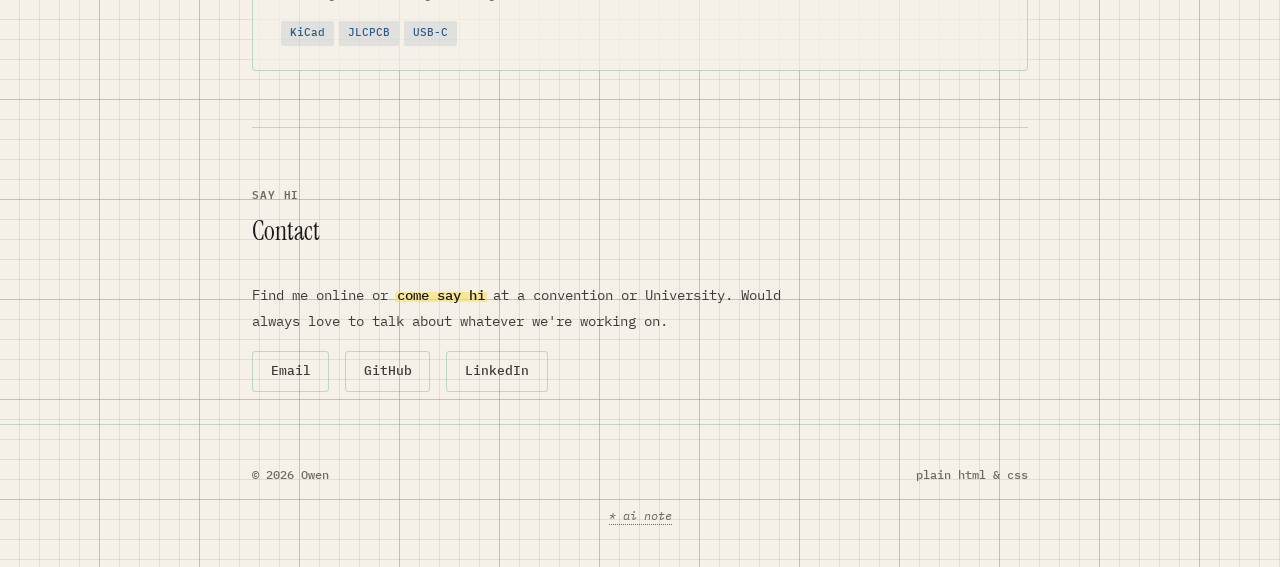
==== commit 347b3fe4: "Strengthen visual emphasis and fix contact links Highlighting had thinned out since the initial setu" ====
--- a/maker.html
+++ b/maker.html
@@ -29,14 +29,15 @@
       <p class="hero-label">// builds · 3D printing · community</p>
       <h1>Welcome to the<br>workshop.</h1>
       <p class="hero-intro">
-        I build embedded hardware projects and try to explain them
-        well enough that you could build one too. If you grabbed one
-        of my PCB cards — nice, that's a real dev board. Here's what
-        you can do with it.
+        I like building <strong>embedded hardware projects</strong>
+        and want to share them to <span class="marker">inspire others</span>.
+        If you work on projects yourself, <span class="marker-red">reach out!</span> I would
+        love to chat about what we're working on.
       </p>
       <div class="status-bar">
         <span class="status-tag now">OpenSauce 2026</span>
         <span class="status-tag">Seattle maker</span>
+        <span class="status-tag">UW ECE Class of 2028</span>
       </div>
     </div>
   </section>
@@ -87,7 +88,7 @@
         <a href="projects/gravity-cube-build.html" class="project-card">
           <h3>LED Physics Cube</h3>
           <p>
-            A falling-sand physics sim running on a six-sided LED cube.
+            A <strong>falling-sand physics sim</strong> running on a six-sided LED cube.
             Tilt it and the particles tumble. ESP32-S3 brain, IMU for
             orientation, 384 LEDs, and a lot of C.
           </p>
@@ -102,7 +103,7 @@
         <a href="projects/pcb-business-card-build.html" class="project-card">
           <h3>PCB Business Card</h3>
           <p>
-            The card you're probably holding. A real ATmega328PB dev
+            <strong>The card you're probably holding.</strong> A real ATmega328PB dev
             board in a business card form factor, designed in KiCad
             and fabbed at JLCPCB. Yes, you can program it.
           </p>
@@ -128,13 +129,12 @@
       <p class="section-label">Say hi</p>
       <h2>Contact</h2>
       <p class="hero-intro" style="margin-bottom: 1rem;">
-        Find me online or come say hi at a convention. Always happy
-        to talk about projects, PCB design, or embedded weirdness.
+        Find me online or <span class="marker">come say hi</span> at a convention or University. Would always love to talk about whatever we're working on.
       </p>
       <div class="contact-links">
-        <a href="mailto:your@email.com">Email</a>
-        <a href="https://github.com/" target="_blank" rel="noopener">GitHub</a>
-        <a href="#" target="_blank" rel="noopener">Discord</a>
+        <a href="mailto:oachristensen3@gmail.com">Email</a>
+        <a href="https://github.com/Oachristensen" target="_blank" rel="noopener">GitHub</a>
+        <a href="https://www.linkedin.com/in/owen-christensen-647299256/" target="_blank" rel="noopener">LinkedIn</a>
       </div>
     </div>
   </section>
--- a/style.css
+++ b/style.css
@@ -16,7 +16,7 @@
   --red-ink:    #b03a30;
   --blue-ink:   #2d5a8a;
   --pencil:     #6a6a60;
-  --highlight:  rgba(255, 230, 100, 0.4);
+  --highlight:  rgba(255, 224, 82, 0.55);
   --mono:       'IBM Plex Mono', monospace;
   --serif:      'Instrument Serif', Georgia, serif;
   --grid-sm:    20px;
@@ -162,8 +162,19 @@
 .landing-card .tagline {
   font-size: 0.85rem;
   color: var(--ink-mid);
-  margin-bottom: 3rem;
-}
+  margin-bottom: 2rem;
+}
+
+.landing-prompt {
+  font-size: 0.72rem;
+  letter-spacing: 0.04em;
+  text-transform: uppercase;
+  color: var(--ink-light);
+  font-weight: 600;
+  margin-bottom: 1.25rem;
+}
+
+.landing-prompt::before { content: '↓ '; color: var(--red-ink); }
 
 .landing-paths {
   display: grid;
@@ -214,9 +225,15 @@
 
 .landing-path .path-arrow {
   margin-top: 1rem;
-  font-size: 0.78rem;
+  font-size: 0.8rem;
   color: var(--blue-ink);
-  font-weight: 500;
+  font-weight: 600;
+  transition: color 0.25s, transform 0.25s;
+}
+
+.landing-path:hover .path-arrow {
+  color: var(--red-ink);
+  transform: translateX(3px);
 }
 
 .landing-footer {
@@ -278,11 +295,37 @@
   font-weight: 600;
 }
 
-/* Highlight marker effect */
+/* Highlight marker effect — reads like a real highlighter stroke
+   that only covers the text band (wraps cleanly across lines) */
 .marker {
-  background: var(--highlight);
-  padding: 0 3px;
-  margin: 0 -3px;
+  background-image: linear-gradient(var(--highlight), var(--highlight));
+  background-repeat: no-repeat;
+  background-size: 100% 0.72em;
+  background-position: 0 0.5em;
+  padding: 0 0.15em;
+  margin: 0 -0.1em;
+  color: var(--ink);
+  font-weight: 500;
+}
+
+/* Red-pen emphasis for the single most important phrase on a page */
+.marker-red {
+  background-image: linear-gradient(rgba(176, 58, 48, 0.16), rgba(176, 58, 48, 0.16));
+  background-repeat: no-repeat;
+  background-size: 100% 0.72em;
+  background-position: 0 0.5em;
+  padding: 0 0.15em;
+  margin: 0 -0.1em;
+  color: var(--red-ink);
+  font-weight: 600;
+}
+
+/* Inline underline-emphasis, like a pencil underline in a notebook */
+.underline-note {
+  font-weight: 600;
+  color: var(--ink);
+  border-bottom: 2px solid var(--grid-heavy);
+  padding-bottom: 1px;
 }
 
 /* --- Status tags --- */
@@ -375,6 +418,12 @@
   color: var(--ink-mid);
   margin-bottom: 1rem;
   line-height: 1.8;
+}
+
+.project-card p strong,
+.bg-card p strong {
+  color: var(--ink);
+  font-weight: 600;
 }
 
 .project-card .note {
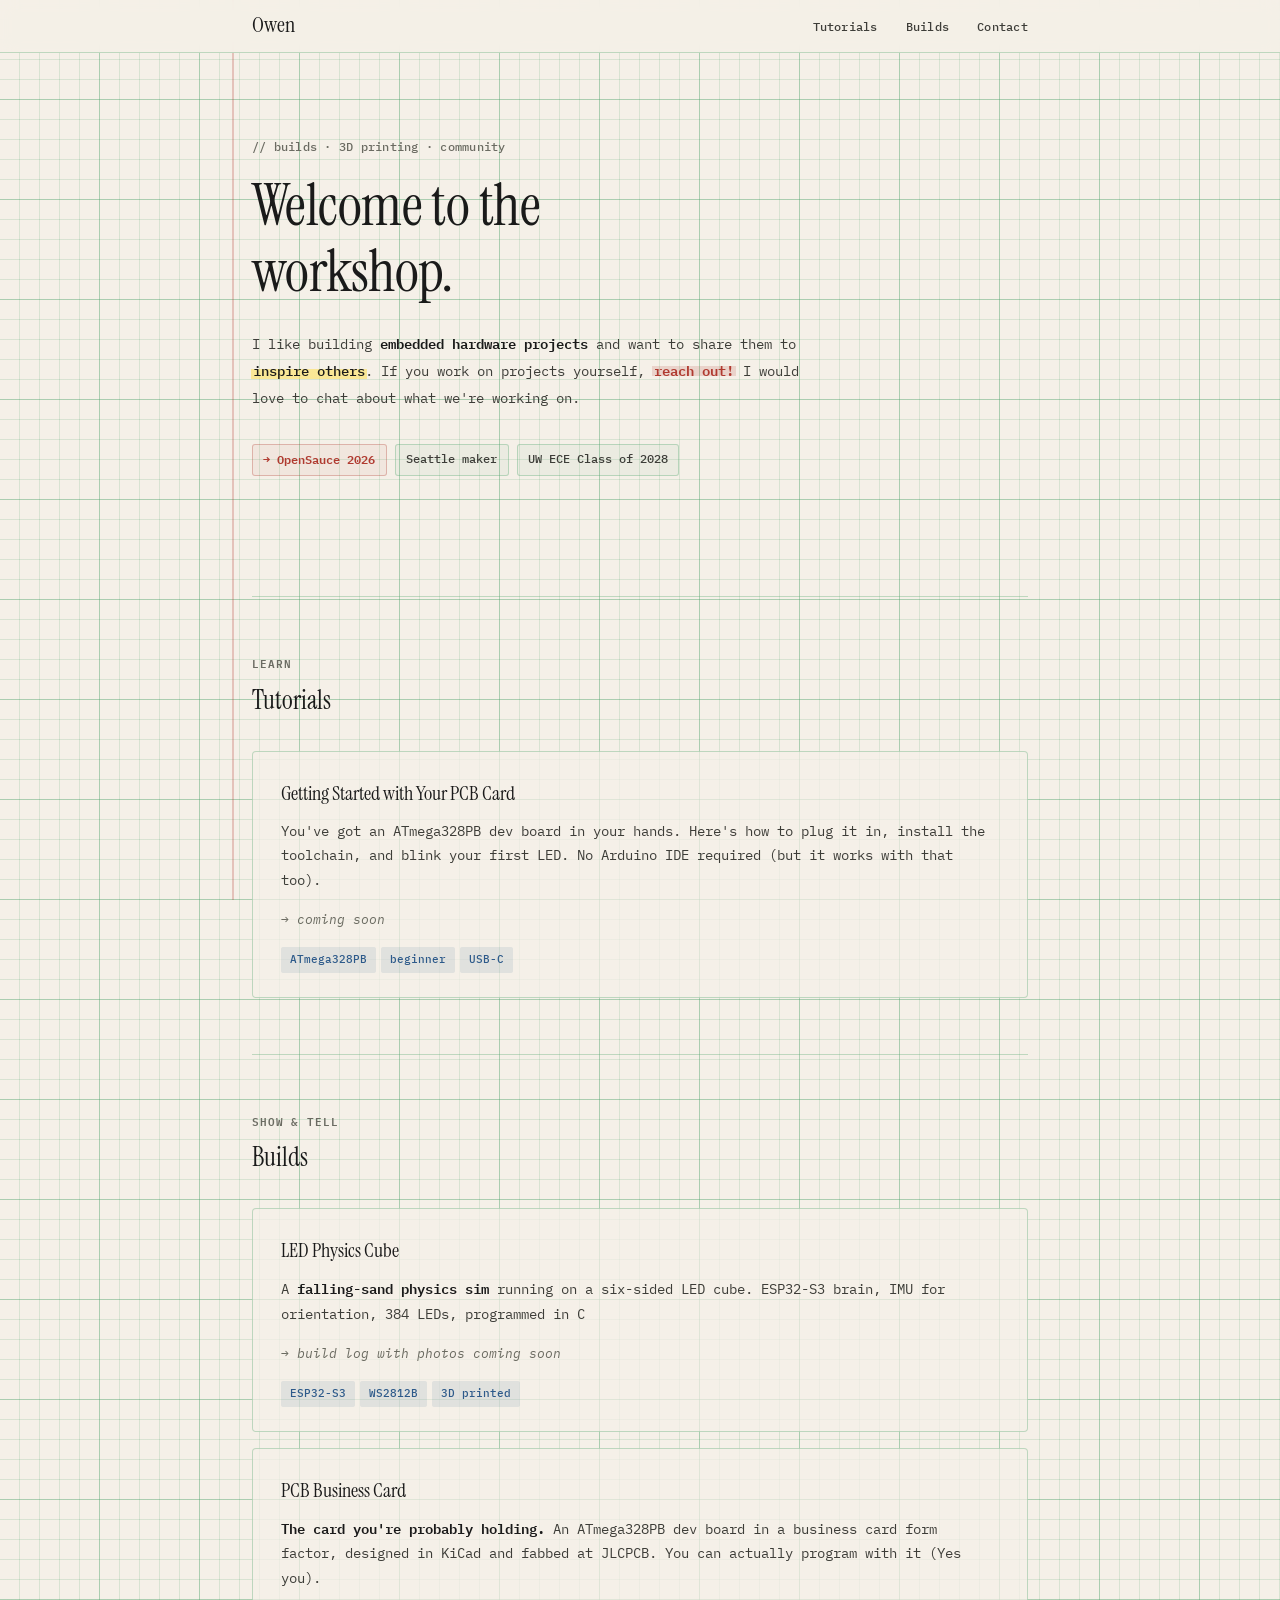
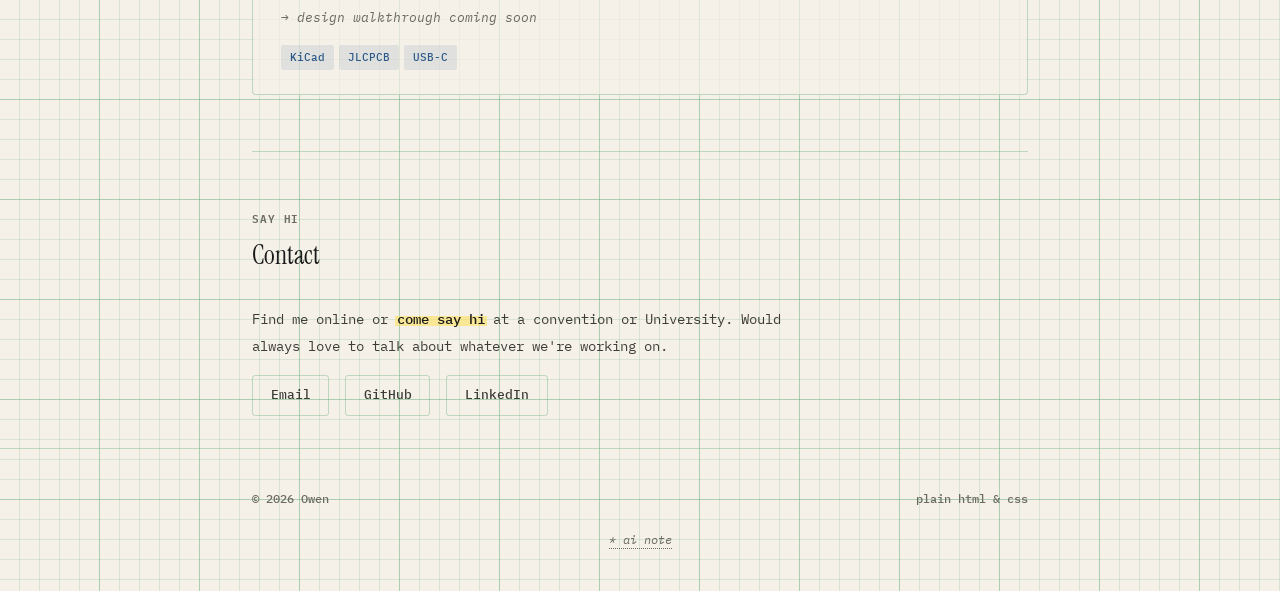
==== commit 8c7623e7: "added cube writeup and other small changes" ====
--- a/maker.html
+++ b/maker.html
@@ -89,8 +89,8 @@
           <h3>LED Physics Cube</h3>
           <p>
             A <strong>falling-sand physics sim</strong> running on a six-sided LED cube.
-            Tilt it and the particles tumble. ESP32-S3 brain, IMU for
-            orientation, 384 LEDs, and a lot of C.
+           ESP32-S3 brain, IMU for
+            orientation, 384 LEDs, programmed in C
           </p>
           <p class="note">→ build log with photos coming soon</p>
           <div class="tech-stack">
@@ -103,9 +103,9 @@
         <a href="projects/pcb-business-card-build.html" class="project-card">
           <h3>PCB Business Card</h3>
           <p>
-            <strong>The card you're probably holding.</strong> A real ATmega328PB dev
+            <strong>The card you're probably holding.</strong> An ATmega328PB dev
             board in a business card form factor, designed in KiCad
-            and fabbed at JLCPCB. Yes, you can program it.
+            and fabbed at JLCPCB.  You can actually program with it (Yes you).
           </p>
           <p class="note">→ design walkthrough coming soon</p>
           <div class="tech-stack">
--- a/style.css
+++ b/style.css
@@ -355,6 +355,64 @@
 
 .status-tag.now::before {
   content: '→ ';
+}
+
+/* --- Hero action buttons --- */
+.hero-actions {
+  margin-top: 2rem;
+  display: flex;
+  flex-wrap: wrap;
+  gap: 0.75rem;
+}
+
+.btn-primary,
+.btn-secondary {
+  font-size: 0.82rem;
+  font-weight: 600;
+  padding: 0.55rem 1.2rem;
+  border-radius: 3px;
+  transition: all 0.2s;
+}
+
+.btn-primary {
+  background: var(--red-ink);
+  color: var(--paper);
+  border: 1.5px solid var(--red-ink);
+}
+.btn-primary:hover {
+  background: #93312a;
+  border-color: #93312a;
+  color: var(--paper);
+}
+
+.btn-secondary {
+  border: 1.5px solid var(--grid-heavy);
+  color: var(--ink-mid);
+}
+.btn-secondary:hover {
+  color: var(--blue-ink);
+  border-color: var(--blue-ink);
+}
+
+/* --- Résumé page --- */
+.resume-frame {
+  display: block;
+  width: 100%;
+  height: 80vh;
+  min-height: 500px;
+  border: 1.5px solid var(--grid-heavy);
+  border-radius: 4px;
+  background: var(--paper-dark);
+  margin-top: 1rem;
+  margin-bottom: 2rem;
+}
+
+.resume-fallback {
+  padding: 3rem 2rem;
+  text-align: center;
+  color: var(--ink-mid);
+  font-size: 0.85rem;
+  line-height: 1.8;
 }
 
 /* --- Divider --- */
@@ -563,9 +621,137 @@
   font-weight: 500;
 }
 
+/* =========================================
+   Project Writeup / Article Prose
+   ========================================= */
+
+/* Wraps the body prose of a writeup section (after .section-label + h2).
+   Scoped so these generic tag styles never leak onto the card pages. */
+.writeup p {
+  font-size: 0.9rem;
+  color: var(--ink-mid);
+  margin-bottom: 1.1rem;
+}
+
+.writeup p strong { color: var(--ink); font-weight: 600; }
+.writeup p em { color: var(--ink); }
+
+.writeup h3 {
+  font-family: var(--serif);
+  font-size: 1.3rem;
+  font-weight: 400;
+  color: var(--ink);
+  margin: 2.75rem 0 0.5rem;
+}
+
+.writeup ul {
+  list-style: none;
+  margin: 0 0 1.2rem;
+  padding: 0;
+}
+
+.writeup li {
+  position: relative;
+  font-size: 0.88rem;
+  color: var(--ink-mid);
+  line-height: 1.75;
+  padding-left: 1.3rem;
+  margin-bottom: 0.5rem;
+}
+
+.writeup li strong { color: var(--ink); font-weight: 600; }
+
+/* pencil-dash bullet */
+.writeup li::before {
+  content: '–';
+  position: absolute;
+  left: 0.2rem;
+  color: var(--red-ink);
+  font-weight: 700;
+}
+
+/* spec / BOM list at the top of a writeup uses a dot instead of a dash */
+.spec-list li::before { content: '·'; font-size: 1.2em; left: 0.3rem; top: -0.05em; }
+
+/* inline code / source-file references */
+.writeup code {
+  font-family: var(--mono);
+  font-size: 0.82em;
+  background: rgba(45, 90, 138, 0.1);
+  color: var(--blue-ink);
+  padding: 0.05em 0.35em;
+  border-radius: 2px;
+}
+
+/* pull-quote (notebook margin note) */
+.writeup blockquote {
+  margin: 1.25rem 0;
+  padding: 0.4rem 0 0.4rem 1.1rem;
+  border-left: 2.5px solid rgba(176, 58, 48, 0.3);
+  font-family: var(--serif);
+  font-size: 1.15rem;
+  line-height: 1.5;
+  color: var(--ink);
+  font-style: italic;
+}
+
+/* --- Media placeholder slots (drop in an image / video / gif) --- */
+.media-slot {
+  margin: 1.5rem 0 1.75rem;
+  padding: 1.75rem 1.5rem;
+  border: 1.5px dashed rgba(86, 166, 112, 0.55);
+  border-radius: 4px;
+  background: rgba(86, 166, 112, 0.05);
+  text-align: center;
+}
+
+.media-slot .slot-kind {
+  display: inline-block;
+  font-size: 0.64rem;
+  font-weight: 600;
+  letter-spacing: 0.1em;
+  text-transform: uppercase;
+  color: var(--red-ink);
+  border: 1px solid rgba(176, 58, 48, 0.3);
+  border-radius: 2px;
+  padding: 0.15rem 0.5rem;
+  margin-bottom: 0.65rem;
+}
+
+.media-slot .slot-desc {
+  display: block;
+  font-size: 0.82rem;
+  color: var(--ink-mid);
+  line-height: 1.6;
+}
+
+/* --- Hand-typeset display equation (no JS / no MathJax dependency) --- */
+.equation {
+  display: flex;
+  justify-content: center;
+  align-items: center;
+  gap: 0.4em;
+  margin: 1.5rem 0;
+  font-family: var(--serif);
+  font-size: 1.35rem;
+  color: var(--ink);
+}
+
+.equation .frac {
+  display: inline-flex;
+  flex-direction: column;
+  text-align: center;
+  line-height: 1.25;
+}
+
+.equation .frac .num { border-bottom: 1.5px solid var(--ink); padding: 0 0.45em; }
+.equation .frac .den { padding: 0 0.45em; }
+
 /* --- Responsive --- */
 @media (max-width: 640px) {
   .hero { padding: 7rem 0 3rem; }
+  .media-slot { padding: 1.5rem 1rem; }
+  .equation { font-size: 1.1rem; }
   .background-grid { grid-template-columns: 1fr; }
   .nav-links { gap: 1rem; }
   .contact-links { flex-direction: column; }
